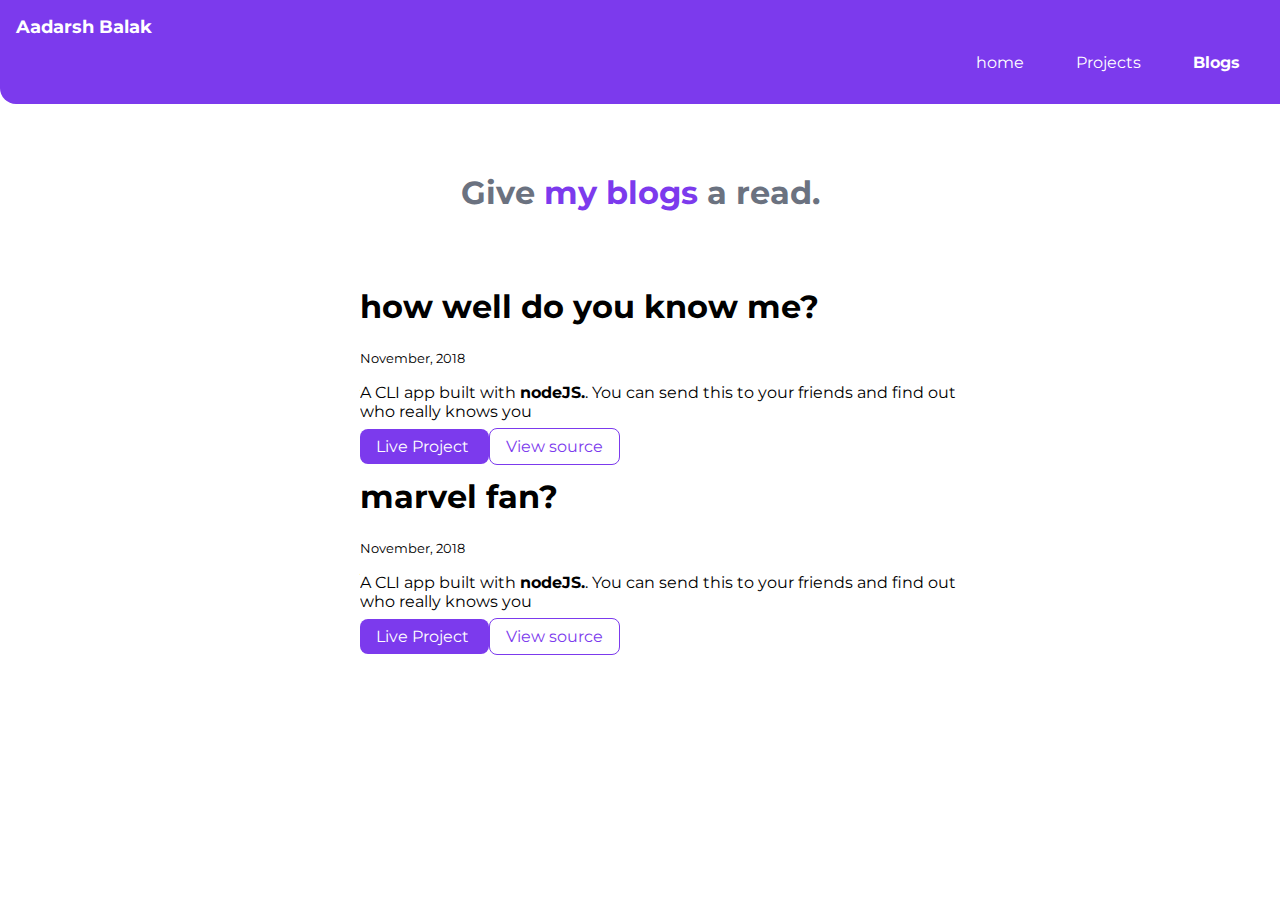
==== blogs.html @ e544710b "component library and aadarsh balak portfolio" ====
<!DOCTYPE html>
<html lang="en">
  <head>
    <meta charset="UTF-8" />
    <meta http-equiv="X-UA-Compatible" content="IE=edge" />
    <meta name="viewport" content="width=device-width, initial-scale=1.0" />
    <link href="/styles.css" rel="stylesheet" />
    <title>Blogs | Aadarsh Balak</title>
  </head>
  <body>
    <nav class="navigation container">
      <div class="nav-brand">Aadarsh Balak</div>
      <ul class="list-non-bullet nav-pills">
        <li class="list-item-inline">
          <a class="link" href="/">home</a>
        </li>
        <li class="list-item-inline">
          <a class="link" href="/projects.html">Projects</a>
        </li>
        <li class="list-item-inline">
          <a class="link link-active" href="/blogs.html">Blogs</a>
        </li>
      </ul>
    </nav>

    <header class="hero">
      <h1 class="hero-heading">
        Give
        <span class="heading-inverted"> my blogs </span>
        a read.
      </h1>
    </header>

    <ul class="list-non-bullet">
      <li>
        <div class="container container-center">
          <h1>how well do you know me?</h1>
          <small> November, 2018 </small>
          <p>
            A CLI app built with <strong> nodeJS.</strong>. You can send this to
            your friends and find out who really knows you
          </p>
          <a class="link link-primary" href=""> Live Project </a>
          <a
            class="link link-secondary"
            href="https://github.com/theprogrammerinyou"
          >
            View source
          </a>
        </div>
      </li>
      <li>
        <div class="container container-center">
          <h1>marvel fan?</h1>
          <small> November, 2018 </small>
          <p>
            A CLI app built with <strong> nodeJS.</strong>. You can send this to
            your friends and find out who really knows you
          </p>
          <a class="link link-primary" href=""> Live Project </a>
          <a
            class="link link-secondary"
            href="https://github.com/theprogrammerinyou"
          >
            View source
          </a>
        </div>
      </li>
    </ul>
  </body>
</html>
---- styles.css ----
@import url('https://fonts.googleapis.com/css2?family=Montserrat:wght@400;700&display=swap');

:root {
  --primary-color: #7c3aed;
  --dark-gray: #6b7280;
  --off-white: #f3f4f6;
}

body {
  font-family: 'Montserrat', sans-serif;
  margin: 0px;
}

hr {
  margin: 1rem 0rem;
}

.container {
  padding: 0rem 1rem;
}

.container-center {
  max-width: 600px;
  margin: auto;
}

.link {
  text-decoration: none;
  padding: 0.5rem 1rem;
  margin-top: 1rem;
  margin-bottom: 1rem;
}

.link-primary {
  background-color: var(--primary-color);
  border-radius: 0.5rem;
  color: white;
}

.link-secondary {
  color: var(--primary-color);
  border-radius: 0.5rem;
  border: 1px solid var(--primary-color);
}

.list-non-bullet {
  list-style: none;
}

.list-item-inline {
  display: inline;
  padding: 0rem 0.5rem;
}

.navigation {
  background-color: var(--primary-color);
  color: white;
  padding: 1rem;
  border-bottom-left-radius: 1rem;
}

.nav-brand {
  font-weight: bold;
  font-size: 1.1rem;
}

.navigation .nav-pills {
  text-align: right;
}

.navigation .link {
  color: white;
}

.navigation .link-active {
  font-weight: bold;
}

.hero {
  padding: 2rem;
}

.hero .hero-img {
  max-width: 350px;
  display: block;
  margin: auto;
}

.hero .hero-heading {
  padding-top: 1rem;
  text-align: center;
  color: var(--dark-gray);
}

.heading-inverted {
  color: var(--primary-color);
}

.section {
  padding: 2rem;
}
.section h1 {
  text-align: center;
}

.ow {
  background-color: var(--off-white);
}

footer {
  background-color: var(--primary-color);
  color: white;
  padding: 2rem 0rem;
  text-align: center;
  border-top-right-radius: 1rem;
}

.footer .link {
  color: white;
}
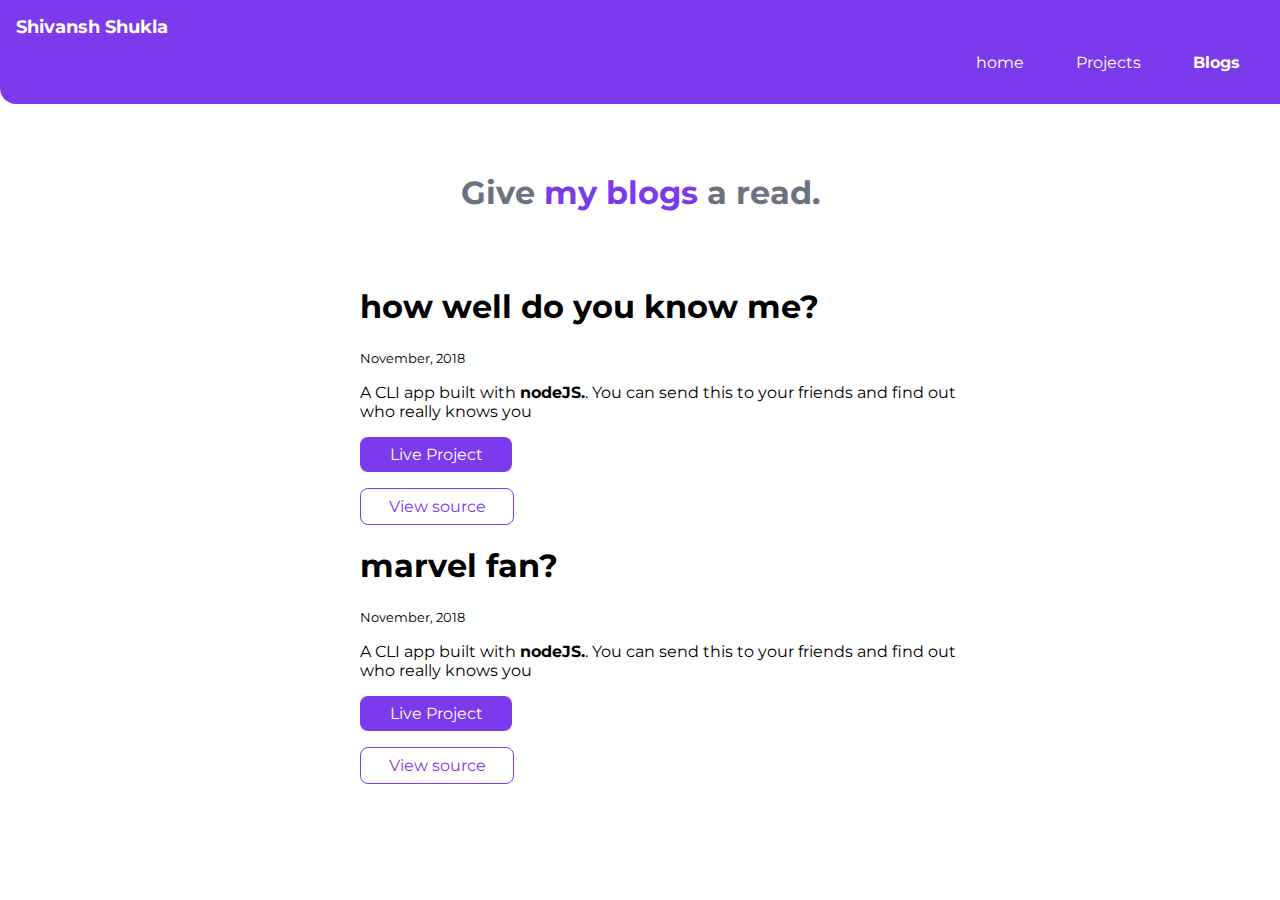
==== commit 8febbd20: "Added new projects" ====
--- a/blogs.html
+++ b/blogs.html
@@ -5,11 +5,11 @@
     <meta http-equiv="X-UA-Compatible" content="IE=edge" />
     <meta name="viewport" content="width=device-width, initial-scale=1.0" />
     <link href="/styles.css" rel="stylesheet" />
-    <title>Blogs | Aadarsh Balak</title>
+    <title>Blogs | Shivansh Shukla</title>
   </head>
   <body>
     <nav class="navigation container">
-      <div class="nav-brand">Aadarsh Balak</div>
+      <div class="nav-brand">Shivansh Shukla</div>
       <ul class="list-non-bullet nav-pills">
         <li class="list-item-inline">
           <a class="link" href="/">home</a>
@@ -40,9 +40,9 @@
             A CLI app built with <strong> nodeJS.</strong>. You can send this to
             your friends and find out who really knows you
           </p>
-          <a class="link link-primary" href=""> Live Project </a>
+          <a class="link link-primary link-nextLine" href=""> Live Project </a>
           <a
-            class="link link-secondary"
+            class="link link-secondary link-nextLine"
             href="https://github.com/theprogrammerinyou"
           >
             View source
@@ -57,9 +57,9 @@
             A CLI app built with <strong> nodeJS.</strong>. You can send this to
             your friends and find out who really knows you
           </p>
-          <a class="link link-primary" href=""> Live Project </a>
+          <a class="link link-primary link-nextLine" href=""> Live Project </a>
           <a
-            class="link link-secondary"
+            class="link link-secondary link-nextLine"
             href="https://github.com/theprogrammerinyou"
           >
             View source
--- a/styles.css
+++ b/styles.css
@@ -41,6 +41,13 @@
   color: var(--primary-color);
   border-radius: 0.5rem;
   border: 1px solid var(--primary-color);
+}
+
+.link-nextLine{
+  display: block;
+  width: 20%;
+  text-align: center;
+  margin: 1rem 0rem;
 }
 
 .list-non-bullet {
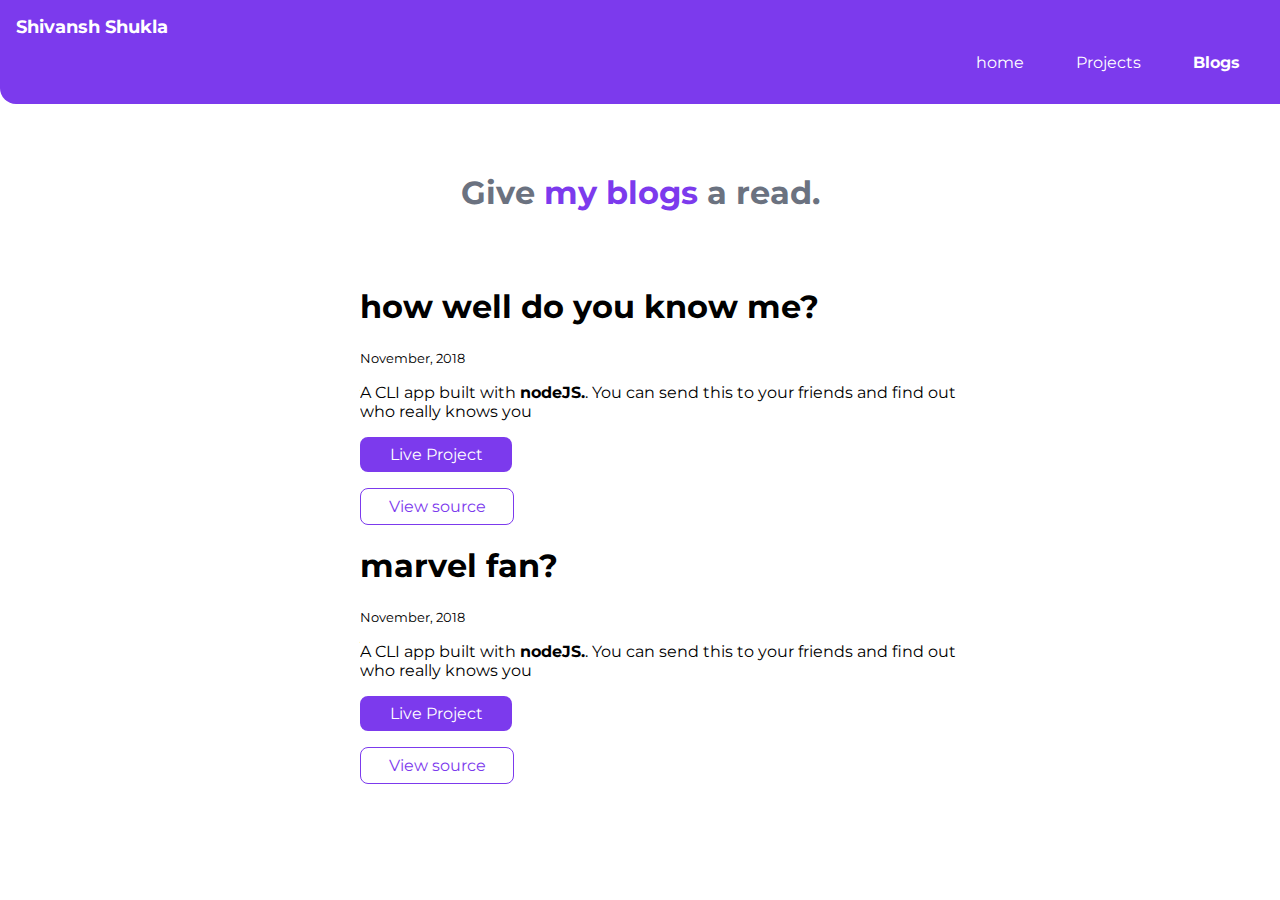
==== commit 04cc3cfc: "Update blogs.html" ====
--- a/blogs.html
+++ b/blogs.html
@@ -4,7 +4,7 @@
     <meta charset="UTF-8" />
     <meta http-equiv="X-UA-Compatible" content="IE=edge" />
     <meta name="viewport" content="width=device-width, initial-scale=1.0" />
-    <link href="/styles.css" rel="stylesheet" />
+    <link href="styles.css" rel="stylesheet" />
     <title>Blogs | Shivansh Shukla</title>
   </head>
   <body>
@@ -15,10 +15,10 @@
           <a class="link" href="/">home</a>
         </li>
         <li class="list-item-inline">
-          <a class="link" href="/projects.html">Projects</a>
+          <a class="link" href="projects.html">Projects</a>
         </li>
         <li class="list-item-inline">
-          <a class="link link-active" href="/blogs.html">Blogs</a>
+          <a class="link link-active" href="blogs.html">Blogs</a>
         </li>
       </ul>
     </nav>
